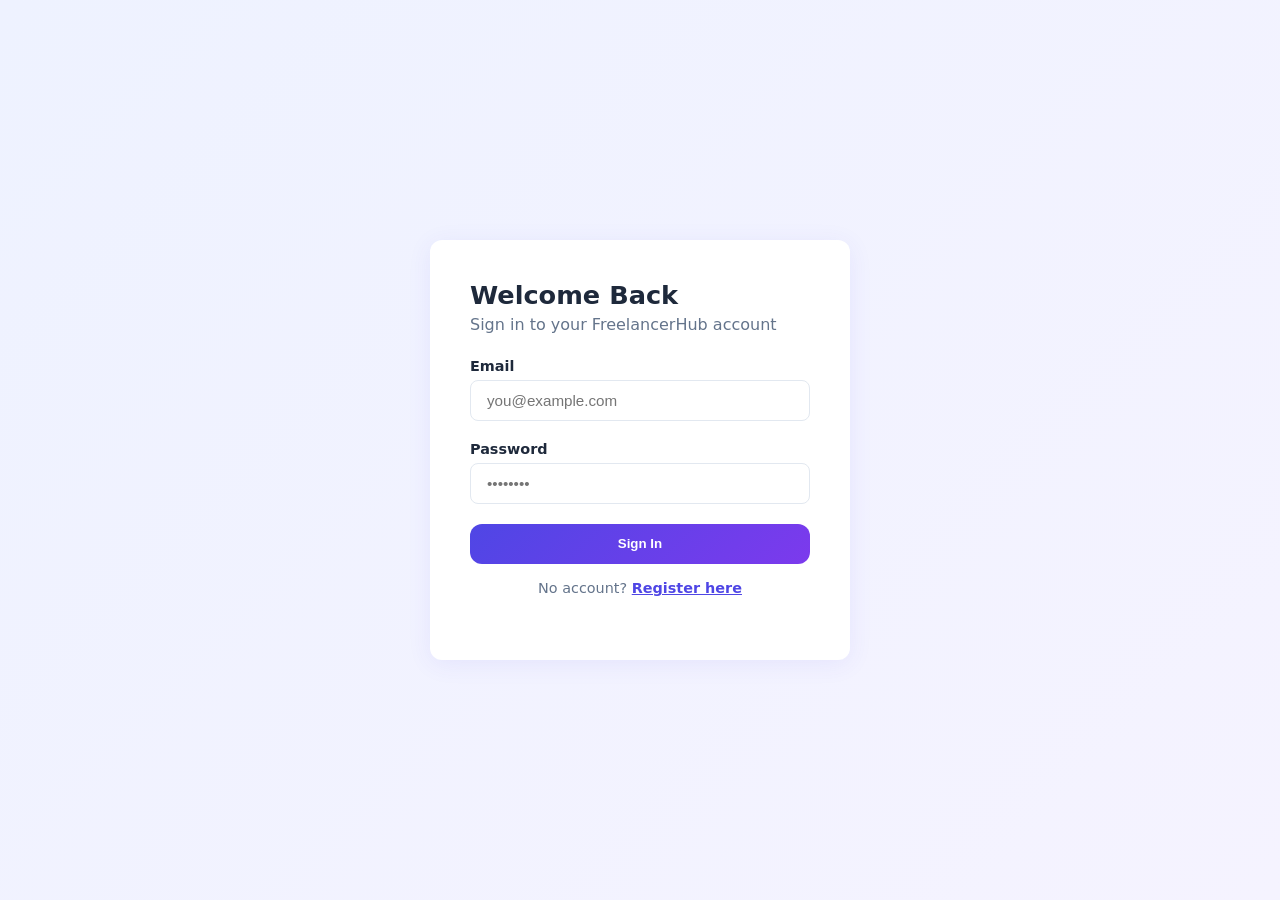
==== client-dashboard.html @ f494bf2a "Initial frontend - FreelancerHub HTML app" ====
<!DOCTYPE html>
<html lang="en">
<head>
    <meta charset="UTF-8">
    <title>Client Dashboard — FreelancerHub</title>
    <link rel="stylesheet" href="styles.css">
</head>
<body>
    <nav class="navbar">
        <div class="logo">FreelancerHub</div>
        <div class="nav-links">
            <span id="welcome-msg"></span>
            <a href="#" onclick="logoutUser()" style="color:red">Logout</a>
        </div>
    </nav>

    <div style="padding: 2rem;">
        <h1>Client Dashboard</h1>
        <p style="color: var(--muted)">Welcome back! Post a project or manage your bids.</p>

        <!-- Create Project Form -->
        <div style="background:white; padding:2rem; border-radius:12px;
                    border:1px solid var(--border); max-width:600px; margin-top:2rem;">
            <h2 style="margin-bottom:1.5rem">Post a New Project</h2>

            <div id="form-error" class="error-msg" style="display:none"></div>
            <div id="form-success" class="success-msg" style="display:none"></div>

            <div class="form-group">
                <label>Project Title</label>
                <input type="text" id="proj-title" placeholder="e.g. Build a landing page">
            </div>
            <div class="form-group">
                <label>Description</label>
                <textarea id="proj-desc" rows="4" placeholder="Describe what you need..."
                          style="width:100%;padding:0.7rem 1rem;border:1px solid var(--border);
                                 border-radius:8px;font-size:0.95rem;"></textarea>
            </div>
            <div class="form-group">
                <label>Budget (USD)</label>
                <input type="number" id="proj-budget" placeholder="500">
            </div>
            <div class="form-group">
                <label>Deadline</label>
                <input type="date" id="proj-deadline">
            </div>
            <button class="btn-primary" onclick="submitProject()">Post Project</button>
        </div>
    </div>

    <script src="js/api.js"></script>
    <script>
        // Show welcome message from stored name
        document.getElementById('welcome-msg').textContent =
            'Hello, ' + localStorage.getItem('userName');

        // Redirect if not logged in as client
        if (!localStorage.getItem('token') || localStorage.getItem('role') !== 'client') {
            window.location.href = 'login.html';
        }

        async function submitProject() {
            const title    = document.getElementById('proj-title').value.trim();
            const desc     = document.getElementById('proj-desc').value.trim();
            const budget   = document.getElementById('proj-budget').value;
            const deadline = document.getElementById('proj-deadline').value;
            const errDiv   = document.getElementById('form-error');
            const okDiv    = document.getElementById('form-success');

            errDiv.style.display = 'none';
            okDiv.style.display  = 'none';

            if (!title || !desc || !budget || !deadline) {
                errDiv.textContent = 'Please fill in all fields.';
                errDiv.style.display = 'block';
                return;
            }

            try {
                const result = await createProject(title, desc, budget, deadline);
                if (result.error) {
                    errDiv.textContent = result.error;
                    errDiv.style.display = 'block';
                } else {
                    okDiv.textContent = 'Project posted successfully!';
                    okDiv.style.display = 'block';
                    // Clear the form
                    document.getElementById('proj-title').value   = '';
                    document.getElementById('proj-desc').value    = '';
                    document.getElementById('proj-budget').value  = '';
                    document.getElementById('proj-deadline').value = '';
                }
            } catch (e) {
                errDiv.textContent = 'Error posting project. Is the Java server running?';
                errDiv.style.display = 'block';
            }
        }
    </script>
</body>
</html>
---- styles.css ----
/* ── Variables ─────────────────────────────────────────── */
:root {
    --primary:    #4F46E5;
    --secondary:  #7C3AED;
    --bg:         #F8FAFC;
    --card-bg:    #FFFFFF;
    --text:       #1E293B;
    --muted:      #64748B;
    --border:     #E2E8F0;
    --error:      #EF4444;
    --success:    #22C55E;
    --radius:     12px;
    --shadow:     0 4px 24px rgba(79,70,229,0.08);
}

* { box-sizing: border-box; margin: 0; padding: 0; }

body {
    font-family: 'Segoe UI', system-ui, sans-serif;
    background: var(--bg);
    color: var(--text);
}

/* ── Navbar ─────────────────────────────────────────────── */
.navbar {
    display: flex;
    justify-content: space-between;
    align-items: center;
    padding: 1rem 2rem;
    background: white;
    border-bottom: 1px solid var(--border);
    position: sticky;
    top: 0;
    z-index: 100;
}
.logo {
    font-size: 1.4rem;
    font-weight: 700;
    background: linear-gradient(135deg, var(--primary), var(--secondary));
    -webkit-background-clip: text;
    -webkit-text-fill-color: transparent;
}
.nav-links a { margin-left: 1.5rem; text-decoration: none; color: var(--muted); }

/* ── Buttons ─────────────────────────────────────────────── */
.btn-primary {
    background: linear-gradient(135deg, var(--primary), var(--secondary));
    color: white;
    border: none;
    padding: 0.6rem 1.4rem;
    border-radius: var(--radius);
    cursor: pointer;
    font-weight: 600;
    text-decoration: none;
    display: inline-block;
    transition: opacity 0.2s, transform 0.1s;
}
.btn-primary:hover { opacity: 0.9; transform: translateY(-1px); }
.btn-primary.full-width { width: 100%; padding: 0.8rem; text-align: center; }

/* ── Hero ─────────────────────────────────────────────────── */
.hero {
    text-align: center;
    padding: 5rem 1rem;
    background: linear-gradient(135deg, #EEF2FF, #F5F3FF);
}
.hero h1 { font-size: 3rem; font-weight: 800; margin-bottom: 1rem; }
.hero h1 span { color: var(--primary); }
.hero p { font-size: 1.2rem; color: var(--muted); margin-bottom: 2rem; }

/* ── Project Cards ───────────────────────────────────────── */
.projects-section { padding: 3rem 2rem; }
.projects-section h2 { font-size: 1.8rem; margin-bottom: 1.5rem; }
.projects-grid {
    display: grid;
    grid-template-columns: repeat(auto-fill, minmax(300px, 1fr));
    gap: 1.5rem;
}
.project-card {
    background: var(--card-bg);
    border: 1px solid var(--border);
    border-radius: var(--radius);
    padding: 1.5rem;
    box-shadow: var(--shadow);
    transition: transform 0.2s;
    position: relative;
}
.project-card:hover { transform: translateY(-4px); }
.project-badge {
    display: inline-block;
    background: #EEF2FF;
    color: var(--primary);
    font-size: 0.75rem;
    font-weight: 600;
    padding: 0.2rem 0.6rem;
    border-radius: 999px;
    margin-bottom: 0.8rem;
    text-transform: uppercase;
}
.project-card h3 { font-size: 1.1rem; margin-bottom: 0.5rem; }
.project-card p  { color: var(--muted); font-size: 0.9rem; margin-bottom: 1rem; }
.project-meta { display: flex; gap: 1rem; font-size: 0.85rem; color: var(--muted); margin-bottom: 1rem; }

/* ── Auth Pages ──────────────────────────────────────────── */
.auth-page {
    min-height: 100vh;
    display: flex;
    align-items: center;
    justify-content: center;
    background: linear-gradient(135deg, #EEF2FF, #F5F3FF);
}
.auth-card {
    background: white;
    border-radius: var(--radius);
    padding: 2.5rem;
    width: 100%;
    max-width: 420px;
    box-shadow: var(--shadow);
}
.auth-card h2 { font-size: 1.6rem; margin-bottom: 0.3rem; }
.auth-card > p { color: var(--muted); margin-bottom: 1.5rem; }

/* ── Forms ───────────────────────────────────────────────── */
.form-group { margin-bottom: 1.2rem; }
.form-group label { display: block; font-weight: 600; margin-bottom: 0.4rem; font-size: 0.9rem; }
.form-group input,
.form-group select,
.form-group textarea {
    width: 100%;
    padding: 0.7rem 1rem;
    border: 1px solid var(--border);
    border-radius: 8px;
    font-size: 0.95rem;
    outline: none;
    transition: border-color 0.2s;
}
.form-group input:focus,
.form-group select:focus { border-color: var(--primary); }

.error-msg   { background: #FEF2F2; color: var(--error); padding: 0.8rem; border-radius: 8px; margin-bottom: 1rem; font-size: 0.9rem; }
.success-msg { background: #F0FDF4; color: var(--success); padding: 0.8rem; border-radius: 8px; margin-bottom: 1rem; font-size: 0.9rem; }
.auth-link   { text-align: center; margin-top: 1rem; color: var(--muted); font-size: 0.9rem; }
.auth-link a { color: var(--primary); font-weight: 600; }

/* ── Responsive ──────────────────────────────────────────── */
@media (max-width: 768px) {
    .hero h1 { font-size: 2rem; }
    .projects-grid { grid-template-columns: 1fr; }
    .navbar { padding: 1rem; }
}
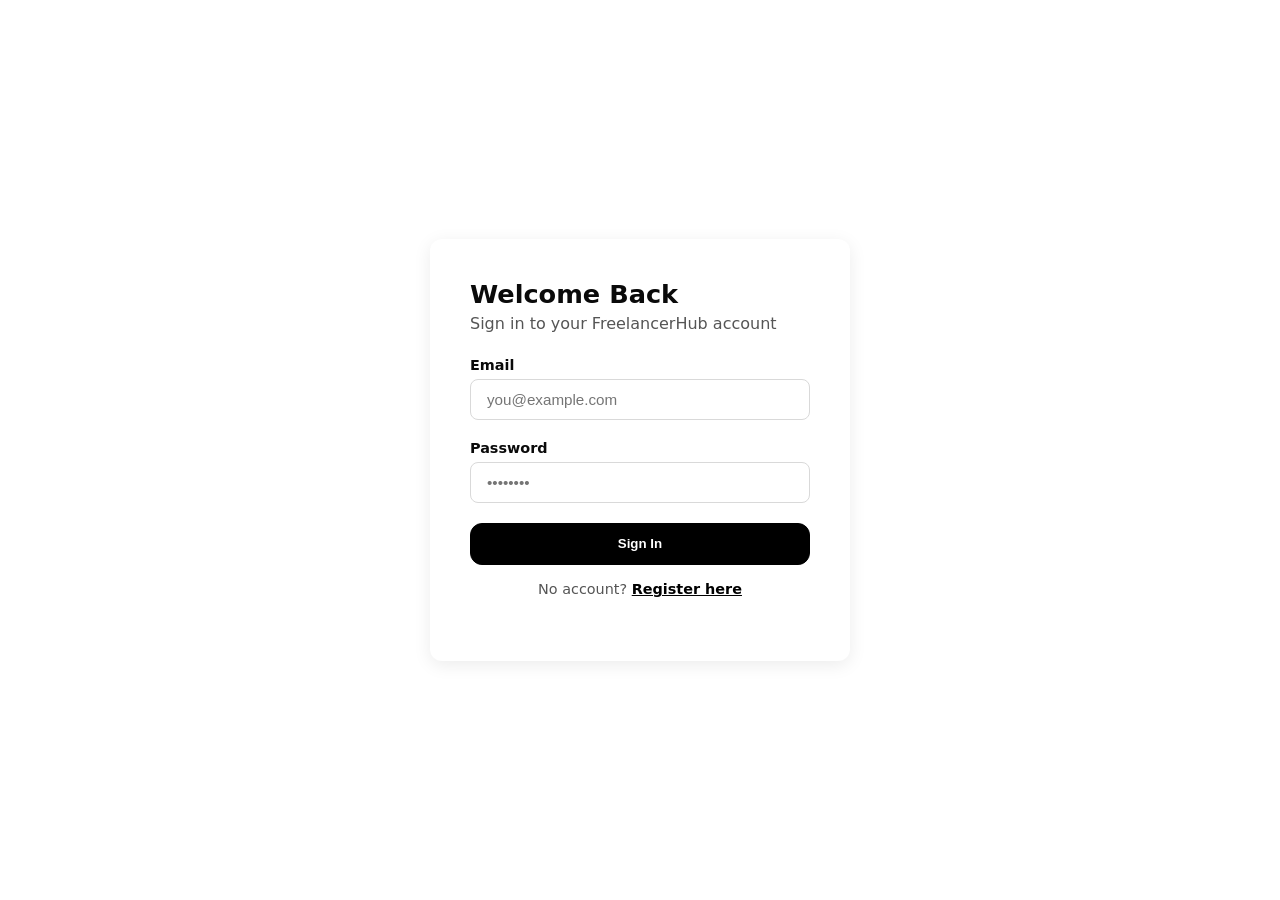
==== commit 4a31972d: "added message invitation features in message box" ====
--- a/client-dashboard.html
+++ b/client-dashboard.html
@@ -1,100 +1,176 @@
 <!DOCTYPE html>
 <html lang="en">
 <head>
-    <meta charset="UTF-8">
-    <title>Client Dashboard — FreelancerHub</title>
-    <link rel="stylesheet" href="styles.css">
+<meta charset="UTF-8"><meta name="viewport" content="width=device-width,initial-scale=1.0">
+<title>Client Dashboard — FreelancerHub</title>
+<link rel="stylesheet" href="styles.css">
+<style>
+body{display:flex;min-height:100vh;background:#F8FAFC;margin:0;}
+.sidebar{width:230px;background:#1E1B4B;min-height:100vh;padding:1.5rem 1rem;display:flex;flex-direction:column;gap:.2rem;flex-shrink:0;position:sticky;top:0;height:100vh;}
+.sidebar-logo{font-weight:800;font-size:1.15rem;color:#fff;padding:.75rem 1rem;margin-bottom:1rem;}
+.nav-item{display:flex;align-items:center;gap:.75rem;padding:.65rem 1rem;border-radius:8px;color:rgba(255,255,255,.65);font-size:.875rem;font-weight:500;cursor:pointer;transition:all .2s;text-decoration:none;}
+.nav-item:hover,.nav-item.active{background:rgba(255,255,255,.12);color:#fff;}
+.nav-divider{height:1px;background:rgba(255,255,255,.1);margin:.75rem 0;}
+.nav-logout{margin-top:auto;color:#F87171 !important;}
+.nav-logout:hover{background:rgba(239,68,68,.15) !important;}
+.main{flex:1;padding:2rem;overflow-y:auto;}
+.page-header{margin-bottom:2rem;}
+.page-header h1{font-size:1.6rem;font-weight:700;color:#0F172A;margin:0;}
+.page-header p{color:#64748B;margin:.3rem 0 0;}
+.stats-grid{display:grid;grid-template-columns:repeat(auto-fit,minmax(170px,1fr));gap:1rem;margin-bottom:2rem;}
+.stat-card{background:#fff;border:1px solid #E2E8F0;border-radius:12px;padding:1.25rem;transition:box-shadow .2s;}
+.stat-card:hover{box-shadow:0 4px 16px rgba(79,70,229,.1);}
+.stat-icon{font-size:1.6rem;margin-bottom:.5rem;}
+.stat-value{font-size:2rem;font-weight:800;color:#0F172A;line-height:1;}
+.stat-label{font-size:.78rem;color:#64748B;font-weight:500;margin-top:.25rem;}
+.section-header{display:flex;align-items:center;justify-content:space-between;margin-bottom:1rem;}
+.section-title{font-size:1rem;font-weight:700;color:#0F172A;}
+.card-row{background:#fff;border:1px solid #E2E8F0;border-radius:10px;padding:1rem 1.25rem;display:flex;align-items:center;justify-content:space-between;gap:1rem;margin-bottom:.75rem;transition:box-shadow .2s;}
+.card-row:hover{box-shadow:0 2px 12px rgba(0,0,0,.06);}
+.row-title{font-weight:600;color:#0F172A;font-size:.9rem;}
+.row-meta{font-size:.78rem;color:#64748B;margin-top:.2rem;}
+.row-actions{display:flex;gap:.5rem;flex-shrink:0;align-items:center;}
+.empty{text-align:center;padding:2.5rem;color:#94A3B8;}
+.empty-icon{font-size:2.2rem;margin-bottom:.5rem;}
+.modal-bg{display:none;position:fixed;inset:0;background:rgba(0,0,0,.5);z-index:999;align-items:center;justify-content:center;}
+.modal-bg.open{display:flex;}
+.modal{background:#fff;border-radius:16px;padding:2rem;width:90%;max-width:500px;}
+.modal h3{font-size:1.15rem;font-weight:700;margin-bottom:1.25rem;}
+.fg{margin-bottom:1rem;}
+.fg label{display:block;font-size:.83rem;font-weight:600;margin-bottom:.3rem;}
+.fg input,.fg textarea{width:100%;padding:.65rem .9rem;border:2px solid #E2E8F0;border-radius:8px;font-size:.9rem;outline:none;font-family:inherit;transition:border-color .2s;box-sizing:border-box;}
+.fg input:focus,.fg textarea:focus{border-color:#4F46E5;}
+.modal-actions{display:flex;gap:.75rem;margin-top:1.25rem;}
+@keyframes slideInRight{from{opacity:0;transform:translateX(20px)}to{opacity:1;transform:translateX(0)}}
+</style>
 </head>
 <body>
-    <nav class="navbar">
-        <div class="logo">FreelancerHub</div>
-        <div class="nav-links">
-            <span id="welcome-msg"></span>
-            <a href="#" onclick="logoutUser()" style="color:red">Logout</a>
-        </div>
-    </nav>
+<aside class="sidebar">
+  <div class="sidebar-logo">🚀 FreelancerHub</div>
+  <a class="nav-item active" href="client-dashboard.html">📊 Dashboard</a>
+  <a class="nav-item" href="my-projects.html">📁 My Projects</a>
+  <a class="nav-item" href="messages.html">💬 Messages</a>
+  <a class="nav-item" href="contracts.html">📄 Contracts</a>
+  <a class="nav-item" href="reviews.html">⭐ Reviews</a>
+  <div class="nav-divider"></div>
+  <a class="nav-item nav-logout" href="#" onclick="logoutUser()">🚪 Logout</a>
+</aside>
+<main class="main">
+  <div class="page-header">
+    <p style="text-transform:uppercase;letter-spacing:.08em;font-size:.72rem;font-weight:800;color:#475569;margin:0 0 .35rem;">Client Dashboard</p>
+    <h1>Welcome back, <span id="uname"></span> 👋</h1>
+    <p>Manage your projects and track your activity.</p>
+  </div>
+  <div class="stats-grid">
+    <div class="stat-card"><div class="stat-icon">📁</div><div class="stat-value" id="s1">—</div><div class="stat-label">Total Projects</div></div>
+    <div class="stat-card"><div class="stat-icon">🟢</div><div class="stat-value" id="s2">—</div><div class="stat-label">Open Projects</div></div>
+    <div class="stat-card"><div class="stat-icon">📄</div><div class="stat-value" id="s3">—</div><div class="stat-label">Active Contracts</div></div>
+    <div class="stat-card"><div class="stat-icon">💬</div><div class="stat-value" id="s4">—</div><div class="stat-label">Bids Received</div></div>
+  </div>
+  <div class="section-header">
+    <div class="section-title">My Recent Projects</div>
+    <button class="btn btn-primary btn-sm" onclick="document.getElementById('pm').classList.add('open')">+ New Project</button>
+  </div>
+  <div id="proj-list"><div class="empty"><div class="empty-icon">⏳</div><p>Loading...</p></div></div>
+  <div style="margin-top:2rem">
+    <div class="section-title" style="margin-bottom:1rem">Recent Bids on Your Projects</div>
+    <div id="bids-list"><div class="empty"><div class="empty-icon">⏳</div><p>Loading...</p></div></div>
+  </div>
+</main>
+<div class="modal-bg" id="pm">
+  <div class="modal">
+    <h3>📁 Post a New Project</h3>
+    <div id="merr" style="display:none;background:#FEF2F2;color:#B91C1C;padding:.7rem;border-radius:8px;margin-bottom:1rem;font-size:.88rem;"></div>
+    <div class="fg"><label>Title *</label><input id="pt" placeholder="e.g. Build a landing page"></div>
+    <div class="fg"><label>Description *</label><textarea id="pd" rows="3" placeholder="Describe your project..."></textarea></div>
+    <div class="fg"><label>Budget (USD) *</label><input id="pb" type="number" placeholder="500"></div>
+    <div class="fg"><label>Deadline *</label><input id="pdl" type="date"></div>
+    <div class="modal-actions">
+      <button class="btn btn-primary" onclick="submitProject()">Post Project</button>
+      <button class="btn btn-ghost" onclick="document.getElementById('pm').classList.remove('open')">Cancel</button>
+    </div>
+  </div>
+</div>
+<script src="js/api.js"></script>
+<script>
+requireAuth('client');
+document.getElementById('uname').textContent = getName();
+let myProjects = [];
 
-    <div style="padding: 2rem;">
-        <h1>Client Dashboard</h1>
-        <p style="color: var(--muted)">Welcome back! Post a project or manage your bids.</p>
+async function load() {
+  const uid = getUserId();
+  const [projs, conts] = await Promise.all([fetchClientProjects(uid).catch(()=>[]), getClientContracts(uid).catch(()=>[])]);
+  myProjects = Array.isArray(projs) ? projs : [];
+  const contracts = Array.isArray(conts) ? conts : [];
+  let totalBids = 0;
+  const bidsPerProject = {};
+  for (const p of myProjects.slice(0,5)) {
+    const b = await getProjectBids(p.projectId).catch(()=>[]);
+    const bl = Array.isArray(b) ? b : [];
+    bidsPerProject[p.projectId] = bl;
+    totalBids += bl.length;
+  }
+  document.getElementById('s1').textContent = myProjects.length;
+  document.getElementById('s2').textContent = myProjects.filter(p=>p.status==='open').length;
+  document.getElementById('s3').textContent = contracts.filter(c=>c.status==='active').length;
+  document.getElementById('s4').textContent = totalBids;
 
-        <!-- Create Project Form -->
-        <div style="background:white; padding:2rem; border-radius:12px;
-                    border:1px solid var(--border); max-width:600px; margin-top:2rem;">
-            <h2 style="margin-bottom:1.5rem">Post a New Project</h2>
+  const pl = document.getElementById('proj-list');
+  if (!myProjects.length) { pl.innerHTML=`<div class="empty"><div class="empty-icon">📭</div><p>No projects yet. Post your first one!</p></div>`; }
+  else { pl.innerHTML = myProjects.slice(0,5).map(p=>`<div class="card-row"><div><div class="row-title">${p.title}</div><div class="row-meta">💰 $${p.budget} &nbsp;|&nbsp; 📅 ${formatDate(p.deadline)}</div></div><div class="row-actions">${statusBadge(p.status)}<a href="my-projects.html" class="btn btn-outline btn-sm">Manage</a></div></div>`).join('') + (myProjects.length>5?`<a href="my-projects.html" style="display:block;text-align:center;color:#4F46E5;font-weight:600;margin-top:.75rem;font-size:.88rem">View all ${myProjects.length} →</a>`:``); }
 
-            <div id="form-error" class="error-msg" style="display:none"></div>
-            <div id="form-success" class="success-msg" style="display:none"></div>
+  const bl = document.getElementById('bids-list');
+  let allBids = [];
+  for (const [pid, bids] of Object.entries(bidsPerProject)) {
+    const proj = myProjects.find(p=>p.projectId==pid);
+    allBids.push(...bids.map(b=>({...b,projTitle:b.projectTitle || b.project?.title || proj?.title || ''})));
+  }
+  if (!allBids.length) { bl.innerHTML=`<div class="empty"><div class="empty-icon">📭</div><p>No bids yet.</p></div>`; return; }
+  bl.innerHTML = allBids.slice(0,5).map(b=>`
+    <div class="card-row">
+      <div style="flex:1">
+        <div class="row-title">${b.freelancer?.name||'Freelancer'} &nbsp;→&nbsp; <em>${b.projTitle}</em></div>
+        <div class="row-meta">💰 $${b.bidAmount} &nbsp;|&nbsp; "${(b.proposal||'').substring(0,70)}..."</div>
+      </div>
+      <div class="row-actions">
+        ${statusBadge(b.status)}
+        ${b.status==='pending'?`<button class="btn btn-success btn-sm" onclick="acceptBid(${b.bidId},${bidProjectId(b)},${freelancerId(b)})">Accept</button><button class="btn btn-danger btn-sm" onclick="rejectBid(${b.bidId})">Reject</button>`:''}
+      </div>
+    </div>`).join('');
+}
 
-            <div class="form-group">
-                <label>Project Title</label>
-                <input type="text" id="proj-title" placeholder="e.g. Build a landing page">
-            </div>
-            <div class="form-group">
-                <label>Description</label>
-                <textarea id="proj-desc" rows="4" placeholder="Describe what you need..."
-                          style="width:100%;padding:0.7rem 1rem;border:1px solid var(--border);
-                                 border-radius:8px;font-size:0.95rem;"></textarea>
-            </div>
-            <div class="form-group">
-                <label>Budget (USD)</label>
-                <input type="number" id="proj-budget" placeholder="500">
-            </div>
-            <div class="form-group">
-                <label>Deadline</label>
-                <input type="date" id="proj-deadline">
-            </div>
-            <button class="btn-primary" onclick="submitProject()">Post Project</button>
-        </div>
-    </div>
+async function acceptBid(bidId, projectId, freelancerId) {
+  if (!projectId || !freelancerId) {
+    showToast('Missing project or freelancer details for this bid. Please refresh and try again.','error');
+    return;
+  }
+  const r = await updateBidStatus(bidId,'accepted');
+  if (r.error) { showToast(r.error,'error'); return; }
+  const today = new Date().toISOString().split('T')[0];
+  const end   = new Date(Date.now()+30*24*60*60*1000).toISOString().split('T')[0];
+  const contract = await createContract(projectId, freelancerId, today, end);
+  if (contract.error && !contract.error.toLowerCase().includes('already exists')) { showToast(contract.error,'error'); return; }
+  showToast('Bid accepted & contract created!','success'); load();
+}
+async function rejectBid(bidId) {
+  const r = await updateBidStatus(bidId,'rejected');
+  if (r.error) { showToast(r.error,'error'); return; }
+  showToast('Bid rejected','info'); load();
+}
 
-    <script src="js/api.js"></script>
-    <script>
-        // Show welcome message from stored name
-        document.getElementById('welcome-msg').textContent =
-            'Hello, ' + localStorage.getItem('userName');
+async function submitProject() {
+  const title=document.getElementById('pt').value.trim(), desc=document.getElementById('pd').value.trim();
+  const budget=document.getElementById('pb').value, deadline=document.getElementById('pdl').value;
+  const err=document.getElementById('merr'); err.style.display='none';
+  if (!title||!desc||!budget||!deadline) { err.textContent='All fields required.'; err.style.display='block'; return; }
+  const r = await createProject(getUserId(),title,desc,parseFloat(budget),deadline);
+  if (r.error) { err.textContent=r.error; err.style.display='block'; return; }
+  showToast('Project posted!','success');
+  document.getElementById('pm').classList.remove('open');
+  ['pt','pd','pb','pdl'].forEach(id=>document.getElementById(id).value='');
+  load();
+}
+load();
+</script>
+</body></html>
 
-        // Redirect if not logged in as client
-        if (!localStorage.getItem('token') || localStorage.getItem('role') !== 'client') {
-            window.location.href = 'login.html';
-        }
-
-        async function submitProject() {
-            const title    = document.getElementById('proj-title').value.trim();
-            const desc     = document.getElementById('proj-desc').value.trim();
-            const budget   = document.getElementById('proj-budget').value;
-            const deadline = document.getElementById('proj-deadline').value;
-            const errDiv   = document.getElementById('form-error');
-            const okDiv    = document.getElementById('form-success');
-
-            errDiv.style.display = 'none';
-            okDiv.style.display  = 'none';
-
-            if (!title || !desc || !budget || !deadline) {
-                errDiv.textContent = 'Please fill in all fields.';
-                errDiv.style.display = 'block';
-                return;
-            }
-
-            try {
-                const result = await createProject(title, desc, budget, deadline);
-                if (result.error) {
-                    errDiv.textContent = result.error;
-                    errDiv.style.display = 'block';
-                } else {
-                    okDiv.textContent = 'Project posted successfully!';
-                    okDiv.style.display = 'block';
-                    // Clear the form
-                    document.getElementById('proj-title').value   = '';
-                    document.getElementById('proj-desc').value    = '';
-                    document.getElementById('proj-budget').value  = '';
-                    document.getElementById('proj-deadline').value = '';
-                }
-            } catch (e) {
-                errDiv.textContent = 'Error posting project. Is the Java server running?';
-                errDiv.style.display = 'block';
-            }
-        }
-    </script>
-</body>
-</html>
--- a/styles.css
+++ b/styles.css
@@ -147,4 +147,135 @@
     .hero h1 { font-size: 2rem; }
     .projects-grid { grid-template-columns: 1fr; }
     .navbar { padding: 1rem; }
-}+}
+
+/* Classic black and white theme override */
+:root {
+    --primary: #000000;
+    --secondary: #111111;
+    --bg: #F7F7F7;
+    --card-bg: #FFFFFF;
+    --text: #0A0A0A;
+    --muted: #555555;
+    --border: #D9D9D9;
+    --shadow: 0 4px 18px rgba(0,0,0,0.08);
+}
+
+body,
+.main,
+.chat-panel {
+    background: #F7F7F7 !important;
+    color: #0A0A0A !important;
+}
+
+.sidebar,
+.sidebar-nav,
+aside.sidebar {
+    background: #000000 !important;
+}
+
+.sidebar-logo,
+.sidebar-logo span,
+.user-name {
+    color: #FFFFFF !important;
+    -webkit-text-fill-color: #FFFFFF !important;
+    background: none !important;
+}
+
+.nav-item {
+    color: rgba(255,255,255,.72) !important;
+}
+
+.nav-item:hover,
+.nav-item.active,
+.conversation-item:hover,
+.conversation-item.active {
+    background: #222222 !important;
+    color: #FFFFFF !important;
+}
+
+.btn-primary,
+.new-chat-btn,
+.send-btn,
+button.btn-primary,
+a.btn-primary {
+    background: #000000 !important;
+    color: #FFFFFF !important;
+    border: 1px solid #000000 !important;
+    background-image: none !important;
+}
+
+.btn-primary:hover,
+.new-chat-btn:hover,
+.send-btn:hover {
+    background: #222222 !important;
+    color: #FFFFFF !important;
+    opacity: 1 !important;
+}
+
+.btn-outline,
+.btn-ghost {
+    background: #FFFFFF !important;
+    color: #000000 !important;
+    border: 1px solid #A3A3A3 !important;
+}
+
+.btn-outline:hover,
+.btn-ghost:hover {
+    background: #EEEEEE !important;
+    color: #000000 !important;
+}
+
+input:focus,
+textarea:focus,
+select:focus,
+.inbox-search:focus,
+.search-row input:focus,
+.fg input:focus,
+.fg textarea:focus,
+.chat-input:focus,
+.modal input:focus {
+    border-color: #000000 !important;
+    outline-color: #000000 !important;
+}
+
+.logo,
+.hero h1 span,
+.auth-link a,
+.bid-amount,
+.project-badge,
+.notification-icon {
+    color: #000000 !important;
+    -webkit-text-fill-color: #000000 !important;
+    background: none !important;
+}
+
+.hero,
+.auth-page,
+.avatar,
+.conv-avatar,
+.chat-header-avatar,
+.msg.sent .msg-bubble,
+.modal .btn-primary {
+    background: #FFFFFF !important;
+    background-image: none !important;
+}
+
+.avatar,
+.conv-avatar,
+.chat-header-avatar {
+    background: #000000 !important;
+    color: #FFFFFF !important;
+}
+
+.msg.sent .msg-bubble {
+    background: #000000 !important;
+    color: #FFFFFF !important;
+}
+
+.project-badge,
+.notification-card.unread,
+.notification-icon {
+    background: #F1F1F1 !important;
+    border-color: #000000 !important;
+}
